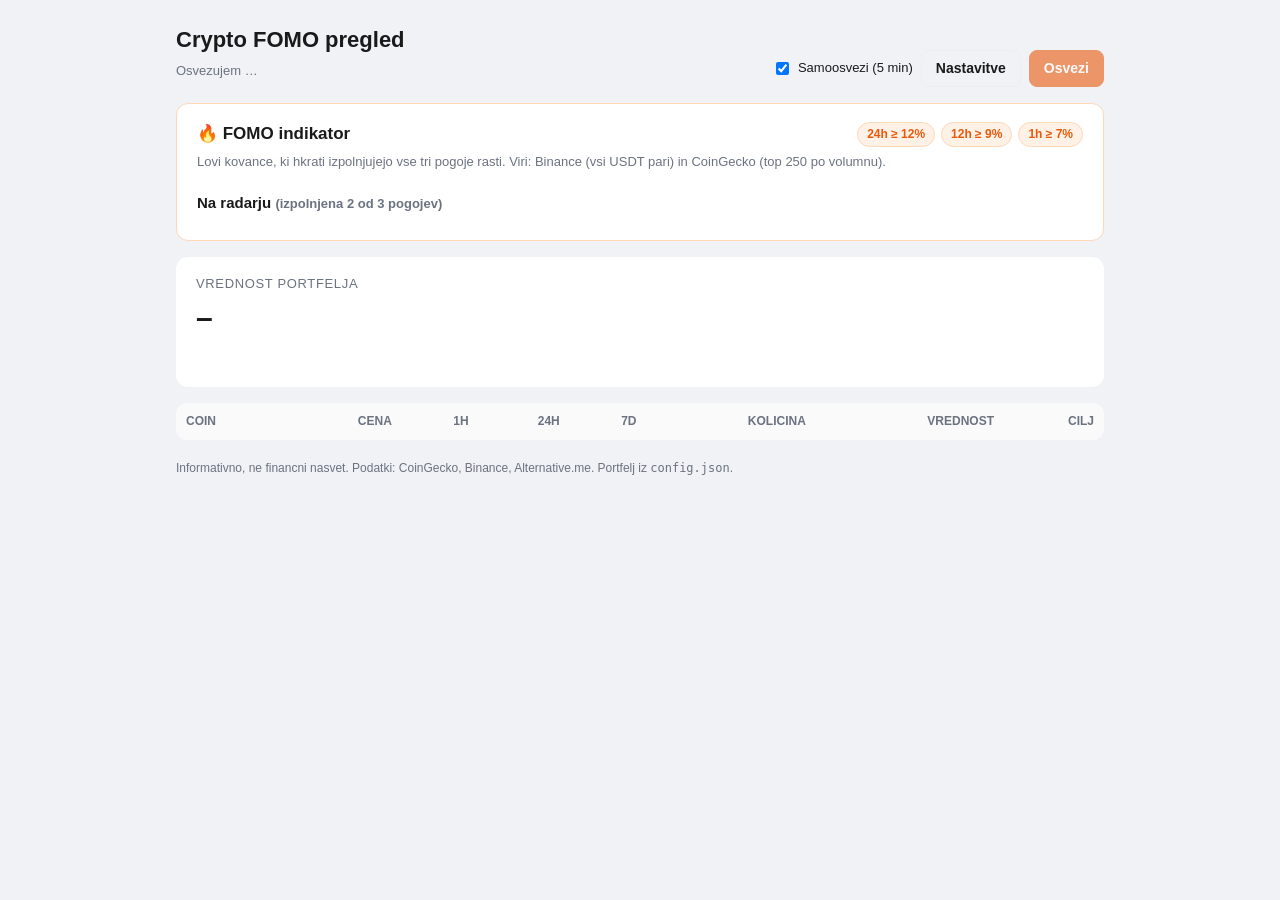
==== site/index.html @ 5444bd2f "Dodaj spletno stran s pregledom portfelja in FOMO indikatorjem Stran (site/) v brskalniku prikaze pr" ====
<!DOCTYPE html>
<html lang="sl">
<head>
  <meta charset="utf-8">
  <meta name="viewport" content="width=device-width, initial-scale=1">
  <title>Crypto FOMO pregled</title>
  <meta name="description" content="Pregled portfelja kot v jutranjem crypto porocilu in FOMO indikator za kovance z mocno rastjo.">
  <link rel="icon" href="data:image/svg+xml,%3Csvg xmlns='http://www.w3.org/2000/svg' viewBox='0 0 32 32'%3E%3Ccircle cx='16' cy='16' r='15' fill='%23e8590c'/%3E%3Cpath d='M9 20l5-6 4 3 5-7' stroke='white' stroke-width='3' fill='none' stroke-linecap='round' stroke-linejoin='round'/%3E%3C/svg%3E">
  <link rel="stylesheet" href="style.css">
</head>
<body>
<div class="wrap">
  <header class="top">
    <div>
      <h1>Crypto FOMO pregled</h1>
      <p class="muted small" id="updated">Nalagam &hellip;</p>
    </div>
    <div class="actions">
      <label class="toggle small"><input type="checkbox" id="auto"> Samoosvezi (5 min)</label>
      <button type="button" id="btn-settings" class="btn ghost">Nastavitve</button>
      <button type="button" id="btn-refresh" class="btn">Osvezi</button>
    </div>
  </header>

  <!-- ===================== FOMO ===================== -->
  <section class="card fomo-card">
    <div class="card-head">
      <h2>&#128293; FOMO indikator</h2>
      <div class="chips" id="th-chips"></div>
    </div>
    <p class="muted small">
      Lovi kovance, ki hkrati izpolnjujejo vse tri pogoje rasti. Viri: Binance (vsi USDT pari) in CoinGecko (top&nbsp;250 po volumnu).
      <span id="scan-status"></span>
    </p>

    <div id="fomo-empty" class="empty" hidden>Trenutno noben kovanec ne izpolnjuje vseh treh pogojev.</div>
    <div class="table-wrap" id="fomo-wrap" hidden>
      <table class="tbl" id="fomo-table">
        <thead><tr>
          <th class="l">Coin</th><th>Cena</th><th>1h</th><th>12h</th><th>24h</th><th>24h volumen</th><th class="l">Vir</th>
        </tr></thead>
        <tbody></tbody>
      </table>
    </div>

    <h3>Na radarju <span class="muted small">(izpolnjena 2 od 3 pogojev)</span></h3>
    <div id="radar-empty" class="empty" hidden>Ni kovancev blizu pogojev.</div>
    <div class="table-wrap" id="radar-wrap" hidden>
      <table class="tbl" id="radar-table">
        <thead><tr>
          <th class="l">Coin</th><th>Cena</th><th>1h</th><th>12h</th><th>24h</th><th>24h volumen</th><th class="l">Vir</th>
        </tr></thead>
        <tbody></tbody>
      </table>
    </div>
  </section>

  <!-- ===================== PORTFELJ ===================== -->
  <section class="card">
    <div class="kpi-label">Vrednost portfelja</div>
    <div class="kpi" id="total">&ndash;</div>
    <div class="kpi-sub" id="total-ch">&nbsp;</div>
    <p class="muted" id="market"></p>
    <p class="muted" id="fng"></p>
    <div id="mover"></div>
  </section>

  <div id="alerts"></div>

  <section class="card flush">
    <div class="table-wrap">
      <table class="tbl" id="port-table">
        <thead><tr>
          <th class="l">Coin</th><th>Cena</th><th>1h</th><th>24h</th><th>7d</th><th>Kolicina</th><th>Vrednost</th><th>Cilj</th>
        </tr></thead>
        <tbody></tbody>
      </table>
    </div>
  </section>

  <div class="note" id="note"></div>
  <div id="missing"></div>
  <div id="errors"></div>

  <p class="foot">Informativno, ne financni nasvet. Podatki: CoinGecko, Binance, Alternative.me. Portfelj iz <code>config.json</code>.</p>
</div>

<!-- ===================== NASTAVITVE ===================== -->
<dialog id="settings">
  <form method="dialog" id="settings-form">
    <h2>Nastavitve FOMO</h2>
    <p class="muted small">Shranjeno samo v tem brskalniku.</p>
    <div class="grid3">
      <label>Rast 24h &ge; %<input type="number" step="0.1" name="h24" required></label>
      <label>Rast 12h &ge; %<input type="number" step="0.1" name="h12" required></label>
      <label>Rast 1h &ge; %<input type="number" step="0.1" name="h1" required></label>
    </div>
    <label>Min. 24h volumen na Binance (USD)<input type="number" step="1000" min="0" name="minVol"></label>
    <label>CoinGecko Demo API kljuc (opcijsko, manj omejitev)<input type="text" name="cgKey" autocomplete="off" placeholder="CG-..."></label>
    <label class="toggle"><input type="checkbox" name="notify"> Obvestilo brskalnika ob novem FOMO kovancu</label>
    <div class="dialog-actions">
      <button type="button" class="btn ghost" id="btn-reset">Privzeto (12 / 9 / 7)</button>
      <span class="spacer"></span>
      <button value="cancel" class="btn ghost" formnovalidate>Preklici</button>
      <button value="save" class="btn">Shrani</button>
    </div>
  </form>
</dialog>

<script src="fomo.js"></script>
<script src="app.js"></script>
</body>
</html>
---- site/style.css ----
:root {
  --bg: #f0f2f5;
  --card: #ffffff;
  --text: #1a1a1a;
  --muted: #6b7280;
  --line: #eceef1;
  --head: #fafafa;
  --pos: #127c2b;
  --neg: #c0392b;
  --accent: #e8590c;
  --accent-soft: #fff1e6;
  --accent-line: #ffd8b8;
  --note-bg: #eef4ff;
  --note-text: #243b53;
  --warn-bg: #fff7e6;
  --warn-text: #4a3800;
  --mover-bg: #fff0f0;
  --mover-line: #ffd6d6;
  --mover-text: #5a1a1a;
  --chip-off: #e5e7eb;
}
@media (prefers-color-scheme: dark) {
  :root:not([data-theme="light"]) {
    --bg: #0f1115;
    --card: #181b21;
    --text: #e8eaed;
    --muted: #9aa1ab;
    --line: #262a31;
    --head: #1d2027;
    --pos: #4cc26a;
    --neg: #ff6b5e;
    --accent: #ff8a3d;
    --accent-soft: #2a1d13;
    --accent-line: #5a3317;
    --note-bg: #16233a;
    --note-text: #c8d6ea;
    --warn-bg: #2b2412;
    --warn-text: #f1d99a;
    --mover-bg: #2a1718;
    --mover-line: #4d2527;
    --mover-text: #f3c9c9;
    --chip-off: #2b3038;
  }
}
:root[data-theme="dark"] {
  --bg: #0f1115; --card: #181b21; --text: #e8eaed; --muted: #9aa1ab; --line: #262a31; --head: #1d2027;
  --pos: #4cc26a; --neg: #ff6b5e; --accent: #ff8a3d; --accent-soft: #2a1d13; --accent-line: #5a3317;
  --note-bg: #16233a; --note-text: #c8d6ea; --warn-bg: #2b2412; --warn-text: #f1d99a;
  --mover-bg: #2a1718; --mover-line: #4d2527; --mover-text: #f3c9c9; --chip-off: #2b3038;
}

* { box-sizing: border-box; }
html { -webkit-text-size-adjust: 100%; }
body {
  margin: 0;
  background: var(--bg);
  color: var(--text);
  font-family: -apple-system, "Segoe UI", Roboto, Arial, sans-serif;
  font-size: 15px;
  line-height: 1.45;
}
.wrap { max-width: 960px; margin: 0 auto; padding: 24px 16px 40px; }
h1 { font-size: 22px; margin: 0 0 2px; }
h2 { font-size: 17px; margin: 0; }
h3 { font-size: 15px; margin: 20px 0 8px; }
.muted { color: var(--muted); margin: 6px 0; }
.small { font-size: 13px; }
code { font-size: 12px; }

.top { display: flex; flex-wrap: wrap; gap: 12px; align-items: flex-end; justify-content: space-between; margin-bottom: 16px; }
.actions { display: flex; flex-wrap: wrap; gap: 8px; align-items: center; }
.toggle { display: inline-flex; gap: 6px; align-items: center; cursor: pointer; }

.btn {
  font: inherit; font-size: 14px; font-weight: 600;
  padding: 7px 14px; border-radius: 8px; border: 1px solid var(--accent);
  background: var(--accent); color: #fff; cursor: pointer;
}
.btn.ghost { background: transparent; color: var(--text); border-color: var(--line); }
.btn:disabled { opacity: .6; cursor: progress; }

.card { background: var(--card); border-radius: 12px; padding: 18px 20px; margin-bottom: 16px; }
.card.flush { padding: 0; overflow: hidden; }
.card-head { display: flex; flex-wrap: wrap; gap: 8px 12px; align-items: center; justify-content: space-between; }
.fomo-card { border: 1px solid var(--accent-line); }

.chips { display: flex; flex-wrap: wrap; gap: 6px; }
.chip {
  font-size: 12px; font-weight: 600; padding: 3px 9px; border-radius: 999px;
  background: var(--accent-soft); color: var(--accent); border: 1px solid var(--accent-line);
  font-variant-numeric: tabular-nums;
}

.kpi-label { font-size: 13px; color: var(--muted); text-transform: uppercase; letter-spacing: .05em; }
.kpi { font-size: 30px; font-weight: 700; margin: 2px 0; font-variant-numeric: tabular-nums; }
.kpi-sub { font-size: 15px; font-weight: 600; }

.table-wrap { overflow-x: auto; -webkit-overflow-scrolling: touch; }
.tbl { width: 100%; border-collapse: collapse; font-size: 14px; font-variant-numeric: tabular-nums; }
.tbl th {
  background: var(--head); color: var(--muted); font-size: 12px; font-weight: 600;
  text-transform: uppercase; padding: 10px; text-align: right; white-space: nowrap;
}
.tbl td { padding: 8px 10px; text-align: right; border-top: 1px solid var(--line); white-space: nowrap; }
.tbl .l { text-align: left; }
.tbl td.sym { font-weight: 600; }
.fomo-card .tbl th { background: transparent; border-bottom: 1px solid var(--line); }
.tbl a { color: inherit; text-decoration: none; border-bottom: 1px dotted var(--muted); }

.pos { color: var(--pos); }
.neg { color: var(--neg); }
.na { color: var(--muted); }
/* izpolnjen FOMO pogoj */
.hit { font-weight: 700; color: var(--accent); }
.hit::before { content: "\25B2 "; font-size: 10px; }

.badge {
  display: inline-block; font-size: 11px; font-weight: 600; padding: 1px 6px; border-radius: 6px;
  margin-left: 6px; vertical-align: 1px; background: var(--chip-off); color: var(--muted);
}
.badge.fomo { background: var(--accent); color: #fff; }
.badge.own { background: var(--note-bg); color: var(--note-text); }

.empty { padding: 14px; border-radius: 8px; background: var(--head); color: var(--muted); font-size: 14px; }

.mover { margin-top: 16px; padding: 14px 16px; background: var(--mover-bg); border: 1px solid var(--mover-line); border-radius: 8px; color: var(--mover-text); }
.mover .lbl { font-size: 11px; text-transform: uppercase; letter-spacing: .05em; opacity: .8; margin-bottom: 6px; }
.note { margin-bottom: 16px; padding: 12px 16px; background: var(--note-bg); border-radius: 8px; font-size: 14px; color: var(--note-text); }
.note:empty { display: none; }
.warn { margin-bottom: 16px; padding: 12px 16px; background: var(--warn-bg); border-radius: 8px; font-size: 14px; color: var(--warn-text); }
.warn ul { margin: 6px 0 0; padding-left: 20px; }
.foot { margin-top: 20px; color: var(--muted); font-size: 12px; }

dialog {
  border: none; border-radius: 12px; padding: 20px; width: min(480px, calc(100vw - 32px));
  background: var(--card); color: var(--text);
}
dialog::backdrop { background: rgba(0, 0, 0, .45); }
dialog label { display: block; font-size: 13px; color: var(--muted); margin: 10px 0 0; }
dialog label.toggle { display: flex; color: var(--text); }
dialog input[type=number], dialog input[type=text] {
  display: block; width: 100%; margin-top: 4px; padding: 7px 9px; font: inherit;
  border: 1px solid var(--line); border-radius: 8px; background: var(--bg); color: var(--text);
}
.grid3 { display: grid; grid-template-columns: repeat(3, 1fr); gap: 10px; }
.dialog-actions { display: flex; flex-wrap: wrap; gap: 8px; margin-top: 18px; }
.spacer { flex: 1; }

@media (max-width: 520px) {
  .kpi { font-size: 26px; }
  .card { padding: 16px; }
  .grid3 { grid-template-columns: 1fr; }
}
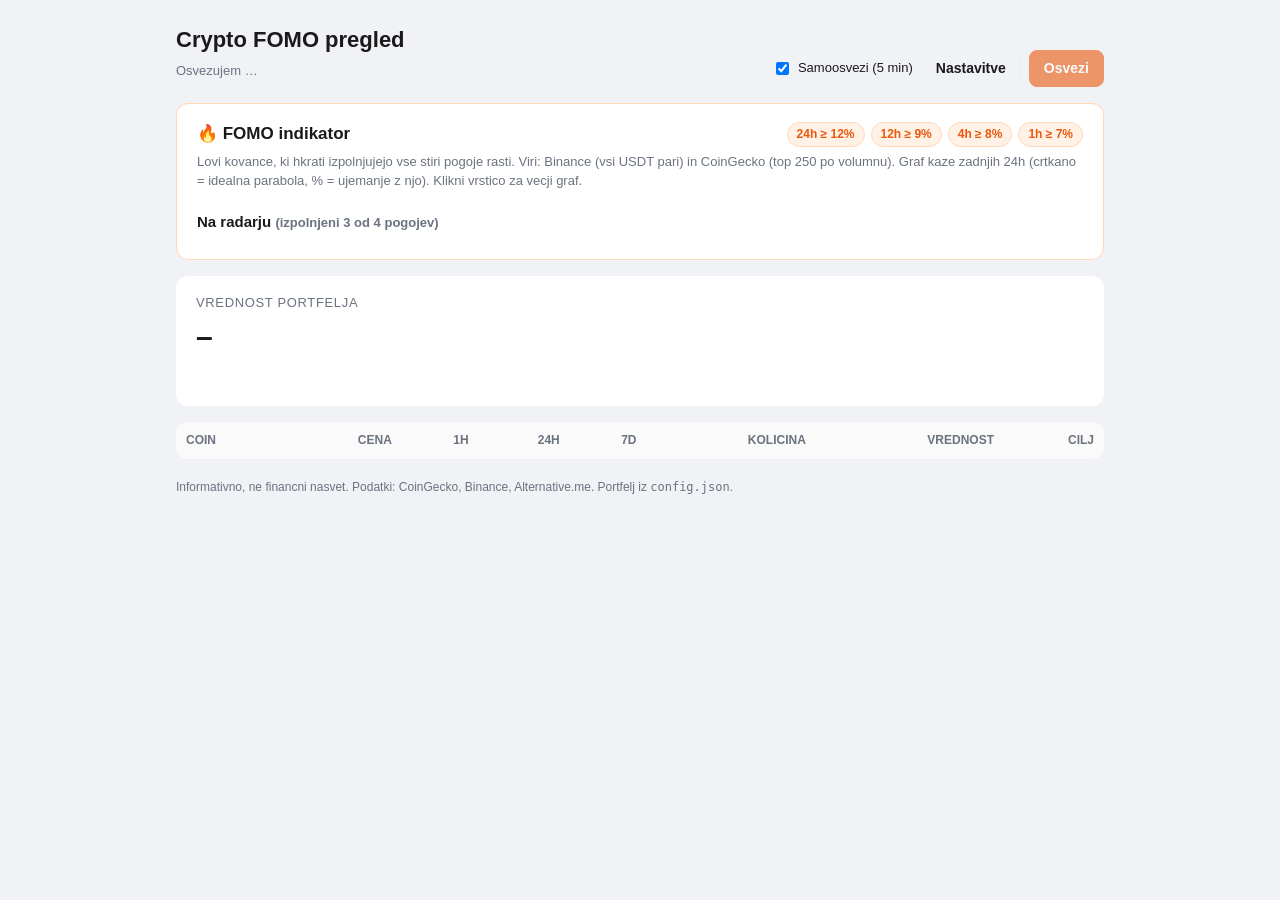
==== commit a174c08a: "FOMO: dodaj pogoj za 4h rast in 24h graf s primerjavo s parabolo - FOMO zdaj zahteva rast >=12% (24h" ====
--- a/site/index.html
+++ b/site/index.html
@@ -29,26 +29,27 @@
       <div class="chips" id="th-chips"></div>
     </div>
     <p class="muted small">
-      Lovi kovance, ki hkrati izpolnjujejo vse tri pogoje rasti. Viri: Binance (vsi USDT pari) in CoinGecko (top&nbsp;250 po volumnu).
+      Lovi kovance, ki hkrati izpolnjujejo vse stiri pogoje rasti. Viri: Binance (vsi USDT pari) in CoinGecko (top&nbsp;250 po volumnu).
+      Graf kaze zadnjih 24h (crtkano = idealna parabola, % = ujemanje z njo). Klikni vrstico za vecji graf.
       <span id="scan-status"></span>
     </p>
 
-    <div id="fomo-empty" class="empty" hidden>Trenutno noben kovanec ne izpolnjuje vseh treh pogojev.</div>
+    <div id="fomo-empty" class="empty" hidden>Trenutno noben kovanec ne izpolnjuje vseh stirih pogojev.</div>
     <div class="table-wrap" id="fomo-wrap" hidden>
       <table class="tbl" id="fomo-table">
         <thead><tr>
-          <th class="l">Coin</th><th>Cena</th><th>1h</th><th>12h</th><th>24h</th><th>24h volumen</th><th class="l">Vir</th>
+          <th class="l">Coin</th><th>Cena</th><th>1h</th><th>4h</th><th>12h</th><th>24h</th><th class="l" title="24h potek cene; % = ujemanje z idealno parabolo">Graf 24h</th><th>24h volumen</th><th class="l">Vir</th>
         </tr></thead>
         <tbody></tbody>
       </table>
     </div>
 
-    <h3>Na radarju <span class="muted small">(izpolnjena 2 od 3 pogojev)</span></h3>
+    <h3>Na radarju <span class="muted small">(izpolnjeni 3 od 4 pogojev)</span></h3>
     <div id="radar-empty" class="empty" hidden>Ni kovancev blizu pogojev.</div>
     <div class="table-wrap" id="radar-wrap" hidden>
       <table class="tbl" id="radar-table">
         <thead><tr>
-          <th class="l">Coin</th><th>Cena</th><th>1h</th><th>12h</th><th>24h</th><th>24h volumen</th><th class="l">Vir</th>
+          <th class="l">Coin</th><th>Cena</th><th>1h</th><th>4h</th><th>12h</th><th>24h</th><th class="l" title="24h potek cene; % = ujemanje z idealno parabolo">Graf 24h</th><th>24h volumen</th><th class="l">Vir</th>
         </tr></thead>
         <tbody></tbody>
       </table>
@@ -90,16 +91,17 @@
   <form method="dialog" id="settings-form">
     <h2>Nastavitve FOMO</h2>
     <p class="muted small">Shranjeno samo v tem brskalniku.</p>
-    <div class="grid3">
+    <div class="grid4">
       <label>Rast 24h &ge; %<input type="number" step="0.1" name="h24" required></label>
       <label>Rast 12h &ge; %<input type="number" step="0.1" name="h12" required></label>
+      <label>Rast 4h &ge; %<input type="number" step="0.1" name="h4" required></label>
       <label>Rast 1h &ge; %<input type="number" step="0.1" name="h1" required></label>
     </div>
     <label>Min. 24h volumen na Binance (USD)<input type="number" step="1000" min="0" name="minVol"></label>
     <label>CoinGecko Demo API kljuc (opcijsko, manj omejitev)<input type="text" name="cgKey" autocomplete="off" placeholder="CG-..."></label>
     <label class="toggle"><input type="checkbox" name="notify"> Obvestilo brskalnika ob novem FOMO kovancu</label>
     <div class="dialog-actions">
-      <button type="button" class="btn ghost" id="btn-reset">Privzeto (12 / 9 / 7)</button>
+      <button type="button" class="btn ghost" id="btn-reset">Privzeto (12 / 9 / 8 / 7)</button>
       <span class="spacer"></span>
       <button value="cancel" class="btn ghost" formnovalidate>Preklici</button>
       <button value="save" class="btn">Shrani</button>
--- a/site/style.css
+++ b/site/style.css
@@ -121,6 +121,40 @@
 .badge.fomo { background: var(--accent); color: #fff; }
 .badge.own { background: var(--note-bg); color: var(--note-text); }
 
+/* grafi */
+.fomo-row { cursor: pointer; }
+.fomo-row:hover td, .fomo-row:focus td { background: var(--head); }
+.fomo-row:focus { outline: none; }
+.fomo-row:focus-visible td:first-child { box-shadow: inset 3px 0 0 var(--accent); }
+.spark { display: inline-flex; align-items: center; gap: 6px; }
+.chart { display: block; overflow: visible; }
+.chart .price { fill: none; stroke: var(--accent); stroke-width: 2; stroke-linejoin: round; stroke-linecap: round; }
+.chart .ideal { fill: none; stroke: var(--muted); stroke-width: 1.5; stroke-dasharray: 4 3; opacity: .8; }
+.chart .grid { stroke: var(--line); stroke-width: 1; }
+.chart .grid.zero { stroke: var(--muted); opacity: .5; }
+.chart .mark { stroke: var(--line); stroke-width: 1; stroke-dasharray: 2 3; }
+.chart .axis { fill: var(--muted); font-size: 11px; font-variant-numeric: tabular-nums; }
+.chart .dot { fill: var(--card); stroke: var(--muted); stroke-width: 2; }
+.chart .dot.ok { fill: var(--accent); stroke: var(--card); }
+.chart .cross { stroke: var(--muted); stroke-width: 1; }
+.chart .cross-dot { fill: var(--accent); stroke: var(--card); stroke-width: 2; pointer-events: none; }
+.chart .hit-area { fill: transparent; }
+.para-good { color: var(--accent); font-weight: 700; }
+.detail-row td { background: var(--head); padding: 12px 14px 14px; white-space: normal; text-align: left; }
+.detail { max-width: 680px; }
+.detail-head { display: flex; flex-wrap: wrap; gap: 4px 12px; align-items: baseline; margin-bottom: 6px; font-size: 14px; }
+.legend { color: var(--muted); font-size: 12px; display: inline-flex; flex-wrap: wrap; gap: 4px 10px; align-items: center; }
+.legend i { display: inline-block; width: 16px; height: 0; vertical-align: middle; margin-right: 3px; }
+.legend .lg-price { border-top: 2px solid var(--accent); }
+.legend .lg-ideal { border-top: 2px dashed var(--muted); }
+.legend .lg-dot { width: 9px; height: 9px; border-radius: 50%; background: var(--accent); }
+.chart-wrap { position: relative; }
+.tip {
+  position: absolute; pointer-events: none; background: var(--card); color: var(--text);
+  border: 1px solid var(--line); border-radius: 6px; padding: 4px 8px; font-size: 12px; line-height: 1.35;
+  box-shadow: 0 2px 8px rgba(0, 0, 0, .12); white-space: nowrap; font-variant-numeric: tabular-nums;
+}
+
 .empty { padding: 14px; border-radius: 8px; background: var(--head); color: var(--muted); font-size: 14px; }
 
 .mover { margin-top: 16px; padding: 14px 16px; background: var(--mover-bg); border: 1px solid var(--mover-line); border-radius: 8px; color: var(--mover-text); }
@@ -142,12 +176,12 @@
   display: block; width: 100%; margin-top: 4px; padding: 7px 9px; font: inherit;
   border: 1px solid var(--line); border-radius: 8px; background: var(--bg); color: var(--text);
 }
-.grid3 { display: grid; grid-template-columns: repeat(3, 1fr); gap: 10px; }
+.grid4 { display: grid; grid-template-columns: repeat(4, 1fr); gap: 10px; }
 .dialog-actions { display: flex; flex-wrap: wrap; gap: 8px; margin-top: 18px; }
 .spacer { flex: 1; }
 
 @media (max-width: 520px) {
   .kpi { font-size: 26px; }
   .card { padding: 16px; }
-  .grid3 { grid-template-columns: 1fr; }
+  .grid4 { grid-template-columns: repeat(2, 1fr); }
 }
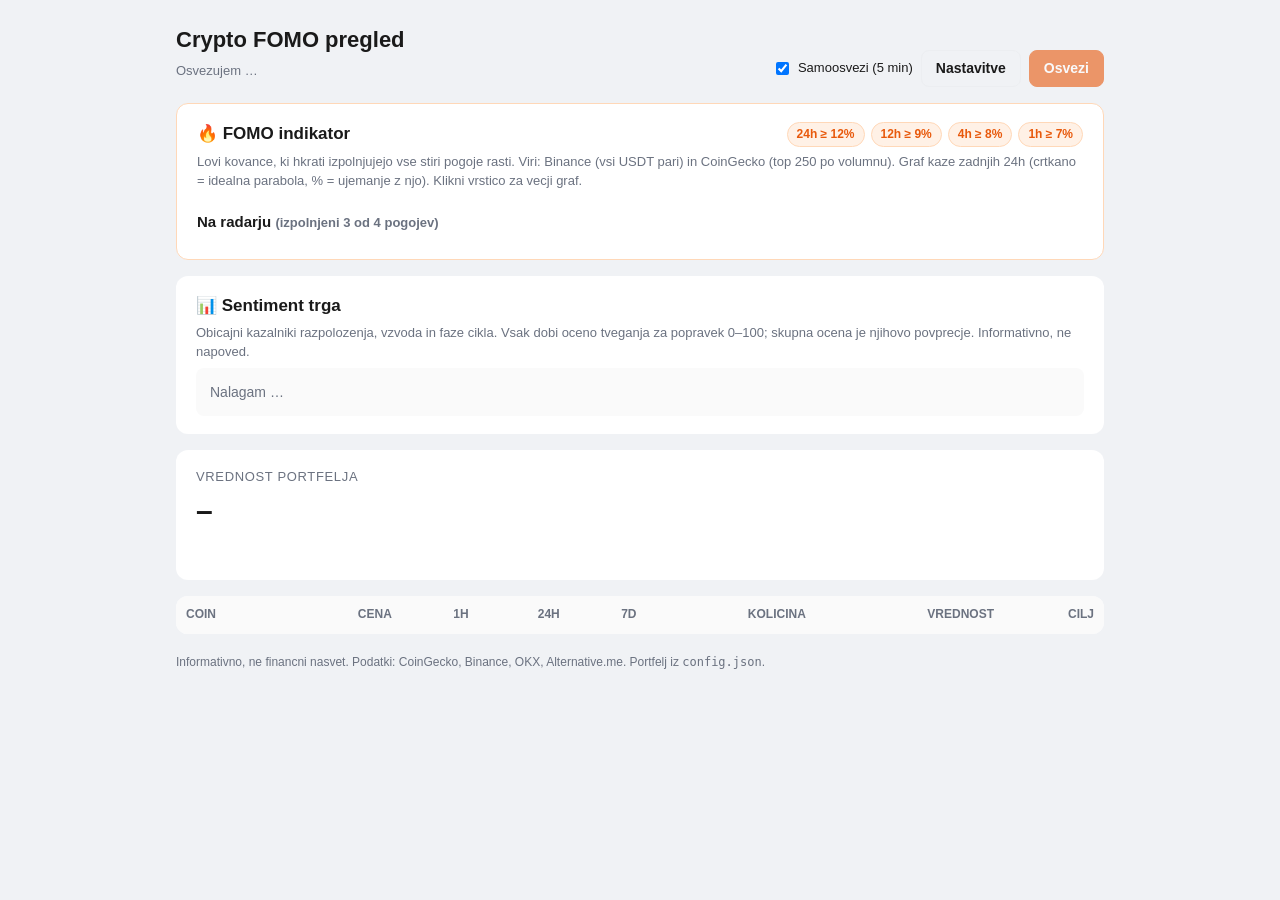
==== commit 133857cf: "Dodaj razdelek Sentiment trga z oceno tveganja za popravek Enajst obicajnih kazalnikov (Fear & Greed" ====
--- a/site/index.html
+++ b/site/index.html
@@ -56,6 +56,19 @@
     </div>
   </section>
 
+  <!-- ===================== SENTIMENT ===================== -->
+  <section class="card" id="sent-card">
+    <div class="card-head">
+      <h2>&#128202; Sentiment trga</h2>
+      <span class="chip" id="sent-phase" hidden></span>
+    </div>
+    <p class="muted small">
+      Obicajni kazalniki razpolozenja, vzvoda in faze cikla. Vsak dobi oceno tveganja za popravek 0&ndash;100;
+      skupna ocena je njihovo povprecje. Informativno, ne napoved.
+    </p>
+    <div id="sent-body"><div class="empty">Nalagam &hellip;</div></div>
+  </section>
+
   <!-- ===================== PORTFELJ ===================== -->
   <section class="card">
     <div class="kpi-label">Vrednost portfelja</div>
@@ -83,7 +96,7 @@
   <div id="missing"></div>
   <div id="errors"></div>
 
-  <p class="foot">Informativno, ne financni nasvet. Podatki: CoinGecko, Binance, Alternative.me. Portfelj iz <code>config.json</code>.</p>
+  <p class="foot">Informativno, ne financni nasvet. Podatki: CoinGecko, Binance, OKX, Alternative.me. Portfelj iz <code>config.json</code>.</p>
 </div>
 
 <!-- ===================== NASTAVITVE ===================== -->
@@ -110,6 +123,7 @@
 </dialog>
 
 <script src="fomo.js"></script>
+<script src="sentiment.js"></script>
 <script src="app.js"></script>
 </body>
 </html>
--- a/site/style.css
+++ b/site/style.css
@@ -18,6 +18,11 @@
   --mover-line: #ffd6d6;
   --mover-text: #5a1a1a;
   --chip-off: #e5e7eb;
+  /* stanja tveganja (rezervirano: samo za oceno tveganja, vedno z ikono in oznako) */
+  --st-low: #2f9e44;
+  --st-moderate: #d4a017;
+  --st-elevated: #e8590c;
+  --st-high: #c92a2a;
 }
 @media (prefers-color-scheme: dark) {
   :root:not([data-theme="light"]) {
@@ -40,6 +45,10 @@
     --mover-line: #4d2527;
     --mover-text: #f3c9c9;
     --chip-off: #2b3038;
+    --st-low: #51cf66;
+    --st-moderate: #fcc419;
+    --st-elevated: #ff922b;
+    --st-high: #ff6b6b;
   }
 }
 :root[data-theme="dark"] {
@@ -47,6 +56,7 @@
   --pos: #4cc26a; --neg: #ff6b5e; --accent: #ff8a3d; --accent-soft: #2a1d13; --accent-line: #5a3317;
   --note-bg: #16233a; --note-text: #c8d6ea; --warn-bg: #2b2412; --warn-text: #f1d99a;
   --mover-bg: #2a1718; --mover-line: #4d2527; --mover-text: #f3c9c9; --chip-off: #2b3038;
+  --st-low: #51cf66; --st-moderate: #fcc419; --st-elevated: #ff922b; --st-high: #ff6b6b;
 }
 
 * { box-sizing: border-box; }
@@ -155,6 +165,48 @@
   box-shadow: 0 2px 8px rgba(0, 0, 0, .12); white-space: nowrap; font-variant-numeric: tabular-nums;
 }
 
+/* sentiment */
+.st-low { --st: var(--st-low); }
+.st-moderate { --st: var(--st-moderate); }
+.st-elevated { --st: var(--st-elevated); }
+.st-high { --st: var(--st-high); }
+.st-na { --st: var(--muted); }
+.st { display: inline-flex; align-items: center; gap: 5px; font-size: 12px; font-weight: 600; color: var(--text); white-space: nowrap; }
+.st i {
+  font-style: normal; display: inline-grid; place-items: center; width: 18px; height: 18px; border-radius: 50%;
+  background: var(--st); color: var(--card); font-size: 11px; font-weight: 700;
+}
+.risk-grid { display: grid; grid-template-columns: 3fr 2fr; gap: 12px; margin: 12px 0 4px; }
+.risk-sub { display: grid; gap: 12px; }
+.risk-tile { background: var(--head); border-radius: 10px; padding: 12px 14px; }
+.risk-num { font-size: 22px; font-weight: 700; font-variant-numeric: tabular-nums; display: flex; align-items: center; gap: 10px; flex-wrap: wrap; }
+.risk-num small { font-size: 13px; color: var(--muted); font-weight: 600; margin-left: -8px; }
+.risk-tile.big .risk-num { font-size: 34px; }
+.meter { position: relative; display: flex; gap: 2px; height: 10px; margin: 12px 0 4px; }
+.meter .seg { background: var(--st); opacity: .85; }
+.meter .seg:first-child { border-radius: 4px 0 0 4px; }
+.meter .seg:nth-child(4) { border-radius: 0 4px 4px 0; }
+.meter .pin {
+  position: absolute; top: -5px; width: 4px; height: 20px; margin-left: -2px; border-radius: 2px;
+  background: var(--text); box-shadow: 0 0 0 2px var(--head);
+}
+.meter-scale { position: relative; height: 14px; font-size: 11px; color: var(--muted); font-variant-numeric: tabular-nums; }
+.meter-scale span { position: absolute; transform: translateX(-50%); }
+.meter-scale span:first-child { transform: none; left: 0; }
+.meter-scale span.end { right: 0; transform: none; }
+.mini-bar, .ind-bar { height: 6px; background: var(--line); border-radius: 3px; overflow: hidden; margin-top: 8px; }
+.mini-bar span, .ind-bar span { display: block; height: 100%; background: var(--st); border-radius: 3px; }
+.sent-summary { margin: 12px 0 0; font-weight: 600; }
+.ind-list { display: grid; }
+.ind {
+  display: grid; grid-template-columns: minmax(0, 2.2fr) minmax(0, 1.6fr) 110px 90px; gap: 2px 14px;
+  align-items: center; padding: 10px 0; border-top: 1px solid var(--line);
+}
+.ind-name { font-weight: 600; font-size: 14px; }
+.ind-val { font-variant-numeric: tabular-nums; font-size: 14px; }
+.ind-bar { margin-top: 0; }
+.ind-note { grid-column: 1 / -1; color: var(--muted); font-size: 13px; }
+
 .empty { padding: 14px; border-radius: 8px; background: var(--head); color: var(--muted); font-size: 14px; }
 
 .mover { margin-top: 16px; padding: 14px 16px; background: var(--mover-bg); border: 1px solid var(--mover-line); border-radius: 8px; color: var(--mover-text); }
@@ -184,4 +236,8 @@
   .kpi { font-size: 26px; }
   .card { padding: 16px; }
   .grid4 { grid-template-columns: repeat(2, 1fr); }
-}
+  .risk-grid { grid-template-columns: 1fr; }
+  .ind { grid-template-columns: minmax(0, 1fr) auto; }
+  .ind-name, .ind-bar { grid-column: 1 / -1; }
+  .ind-state { justify-self: end; }
+}
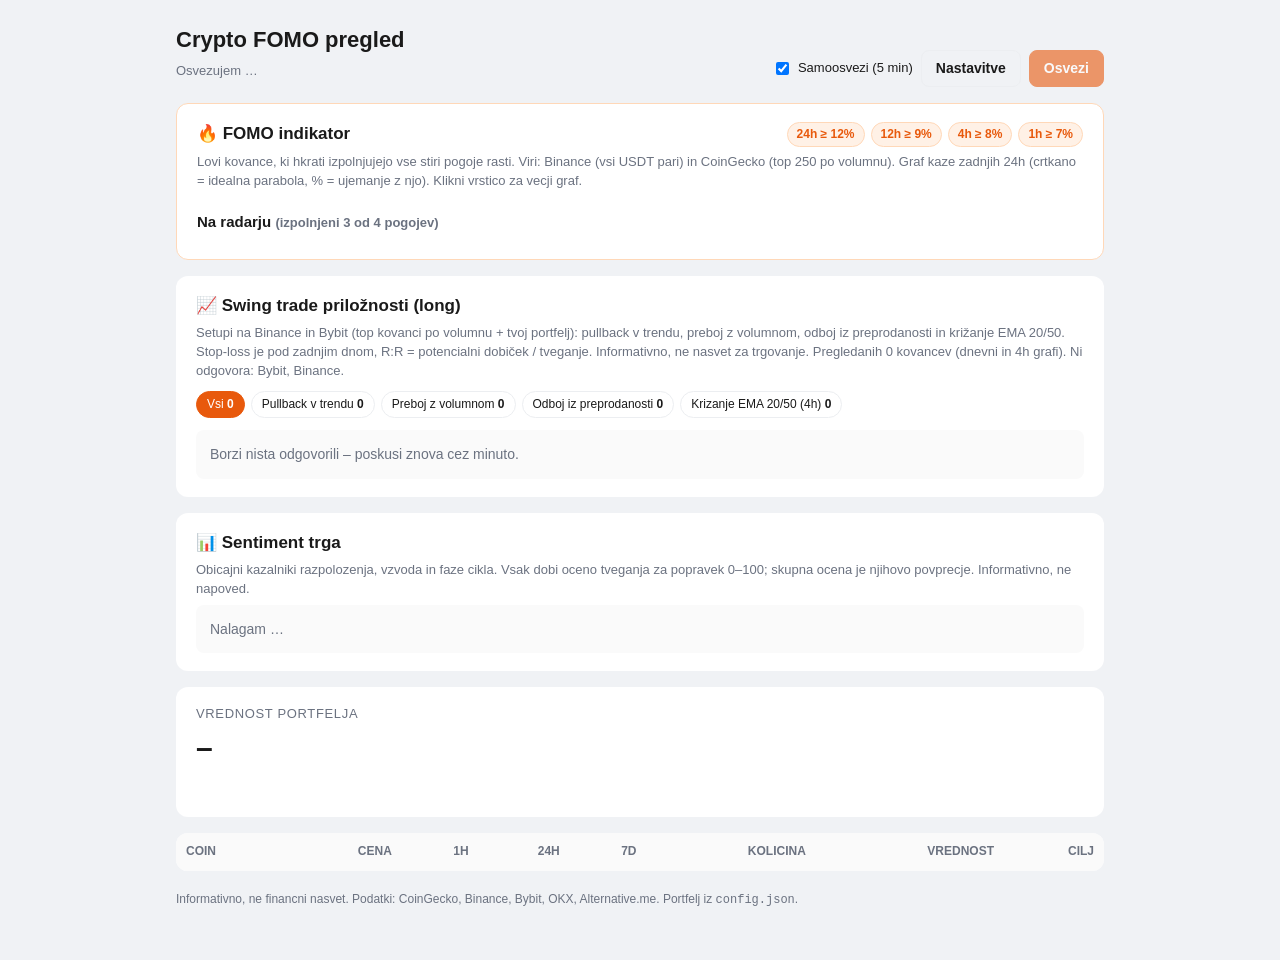
==== commit b329950f: "Dodaj razdelek Swing trade priloznosti (Binance + Bybit, samo long) Stiri setupi na dnevnem in 4h gr" ====
--- a/site/index.html
+++ b/site/index.html
@@ -3,13 +3,25 @@
 <head>
   <meta charset="utf-8">
   <meta name="viewport" content="width=device-width, initial-scale=1">
-  <title>Crypto FOMO pregled</title>
-  <meta name="description" content="Pregled portfelja kot v jutranjem crypto porocilu in FOMO indikator za kovance z mocno rastjo.">
-  <link rel="icon" href="data:image/svg+xml,%3Csvg xmlns='http://www.w3.org/2000/svg' viewBox='0 0 32 32'%3E%3Ccircle cx='16' cy='16' r='15' fill='%23e8590c'/%3E%3Cpath d='M9 20l5-6 4 3 5-7' stroke='white' stroke-width='3' fill='none' stroke-linecap='round' stroke-linejoin='round'/%3E%3C/svg%3E">
+  <title>Pregled</title>
+  <meta name="robots" content="noindex, nofollow, noarchive">
+  <meta name="referrer" content="no-referrer">
+  <link rel="icon" href="data:image/svg+xml,%3Csvg xmlns='http://www.w3.org/2000/svg' viewBox='0 0 32 32'%3E%3Crect x='4' y='4' width='24' height='24' rx='6' fill='%236b7280'/%3E%3C/svg%3E">
   <link rel="stylesheet" href="style.css">
 </head>
 <body>
-<div class="wrap">
+<!-- ===================== PRIJAVA ===================== -->
+<div class="login" id="login" hidden>
+  <form class="login-box" id="login-form" autocomplete="on">
+    <h1>Prijava</h1>
+    <label>Geslo<input type="password" name="password" id="login-pass" autocomplete="current-password" required autofocus></label>
+    <label class="toggle small"><input type="checkbox" name="remember" id="login-remember"> Zapomni si me na tej napravi</label>
+    <p class="login-err" id="login-err" role="alert" hidden>Napacno geslo.</p>
+    <button type="submit" class="btn" id="login-btn">Vstopi</button>
+  </form>
+</div>
+
+<div class="wrap" id="app" hidden>
   <header class="top">
     <div>
       <h1>Crypto FOMO pregled</h1>
@@ -19,6 +31,7 @@
       <label class="toggle small"><input type="checkbox" id="auto"> Samoosvezi (5 min)</label>
       <button type="button" id="btn-settings" class="btn ghost">Nastavitve</button>
       <button type="button" id="btn-refresh" class="btn">Osvezi</button>
+      <button type="button" id="btn-logout" class="btn ghost" hidden>Odjava</button>
     </div>
   </header>
 
@@ -50,6 +63,29 @@
       <table class="tbl" id="radar-table">
         <thead><tr>
           <th class="l">Coin</th><th>Cena</th><th>1h</th><th>4h</th><th>12h</th><th>24h</th><th class="l" title="24h potek cene; % = ujemanje z idealno parabolo">Graf 24h</th><th>24h volumen</th><th class="l">Vir</th>
+        </tr></thead>
+        <tbody></tbody>
+      </table>
+    </div>
+  </section>
+
+  <!-- ===================== SWING ===================== -->
+  <section class="card" id="swing-card">
+    <div class="card-head">
+      <h2>&#128200; Swing trade prilo&#382;nosti (long)</h2>
+    </div>
+    <p class="muted small">
+      Setupi na Binance in Bybit (top kovanci po volumnu + tvoj portfelj): pullback v trendu, preboj z volumnom,
+      odboj iz preprodanosti in kri&#382;anje EMA 20/50. Stop-loss je pod zadnjim dnom, R:R = potencialni dobi&#269;ek / tveganje.
+      Informativno, ne nasvet za trgovanje. <span id="swing-status"></span>
+    </p>
+    <div class="warn small" id="swing-risk" hidden></div>
+    <div class="fchips" id="swing-filter"></div>
+    <div id="swing-empty" class="empty">Nalagam &hellip;</div>
+    <div class="table-wrap" id="swing-wrap" hidden>
+      <table class="tbl" id="swing-table">
+        <thead><tr>
+          <th class="l">Coin</th><th class="l">Setup</th><th>Vstop</th><th>Stop-loss</th><th>Cilj</th><th>R:R</th><th>RSI d / 4h</th><th class="l">Trend</th>
         </tr></thead>
         <tbody></tbody>
       </table>
@@ -96,7 +132,7 @@
   <div id="missing"></div>
   <div id="errors"></div>
 
-  <p class="foot">Informativno, ne financni nasvet. Podatki: CoinGecko, Binance, OKX, Alternative.me. Portfelj iz <code>config.json</code>.</p>
+  <p class="foot">Informativno, ne financni nasvet. Podatki: CoinGecko, Binance, Bybit, OKX, Alternative.me. Portfelj iz <code>config.json</code>.</p>
 </div>
 
 <!-- ===================== NASTAVITVE ===================== -->
@@ -122,8 +158,10 @@
   </form>
 </dialog>
 
+<script src="vault.js"></script>
 <script src="fomo.js"></script>
 <script src="sentiment.js"></script>
+<script src="swing.js"></script>
 <script src="app.js"></script>
 </body>
 </html>
--- a/site/style.css
+++ b/site/style.css
@@ -114,6 +114,7 @@
 .tbl td { padding: 8px 10px; text-align: right; border-top: 1px solid var(--line); white-space: nowrap; }
 .tbl .l { text-align: left; }
 .tbl td.sym { font-weight: 600; }
+.coin-name { font-weight: 400; color: var(--muted); font-size: 13px; margin-left: 4px; }
 .fomo-card .tbl th { background: transparent; border-bottom: 1px solid var(--line); }
 .tbl a { color: inherit; text-decoration: none; border-bottom: 1px dotted var(--muted); }
 
@@ -207,6 +208,34 @@
 .ind-bar { margin-top: 0; }
 .ind-note { grid-column: 1 / -1; color: var(--muted); font-size: 13px; }
 
+/* swing */
+.fchips { display: flex; flex-wrap: wrap; gap: 6px; margin: 10px 0 12px; }
+.fchip {
+  font: inherit; font-size: 12px; padding: 4px 10px; border-radius: 999px; cursor: pointer;
+  border: 1px solid var(--line); background: var(--card); color: var(--text);
+}
+.fchip b { font-variant-numeric: tabular-nums; }
+.fchip.on { background: var(--accent); border-color: var(--accent); color: #fff; }
+.sw-setup { white-space: normal !important; min-width: 220px; max-width: 340px; }
+.sw-setup .badge { margin: 0 4px 3px 0; }
+.sw-setup .badge.best { background: var(--accent-soft); color: var(--accent); }
+.sw-ex { font-weight: 400; margin-top: 2px; }
+.sw-ex a { color: var(--muted); }
+#swing-table td .small { font-size: 11px; opacity: .85; }
+.rr-good { color: var(--pos); }
+
+/* prijava */
+.login { min-height: 100vh; display: grid; place-items: center; padding: 16px; }
+.login-box { width: min(340px, 100%); background: var(--card); border-radius: 12px; padding: 24px; display: grid; gap: 12px; }
+.login-box h1 { font-size: 20px; margin: 0 0 4px; }
+.login-box label { display: grid; gap: 4px; font-size: 13px; color: var(--muted); }
+.login-box label.toggle { display: flex; color: var(--text); }
+.login-box input[type=password] {
+  padding: 9px 10px; font: inherit; border: 1px solid var(--line); border-radius: 8px; background: var(--bg); color: var(--text);
+}
+.login-err { margin: 0; color: var(--neg); font-size: 13px; font-weight: 600; }
+[hidden] { display: none !important; }
+
 .empty { padding: 14px; border-radius: 8px; background: var(--head); color: var(--muted); font-size: 14px; }
 
 .mover { margin-top: 16px; padding: 14px 16px; background: var(--mover-bg); border: 1px solid var(--mover-line); border-radius: 8px; color: var(--mover-text); }
